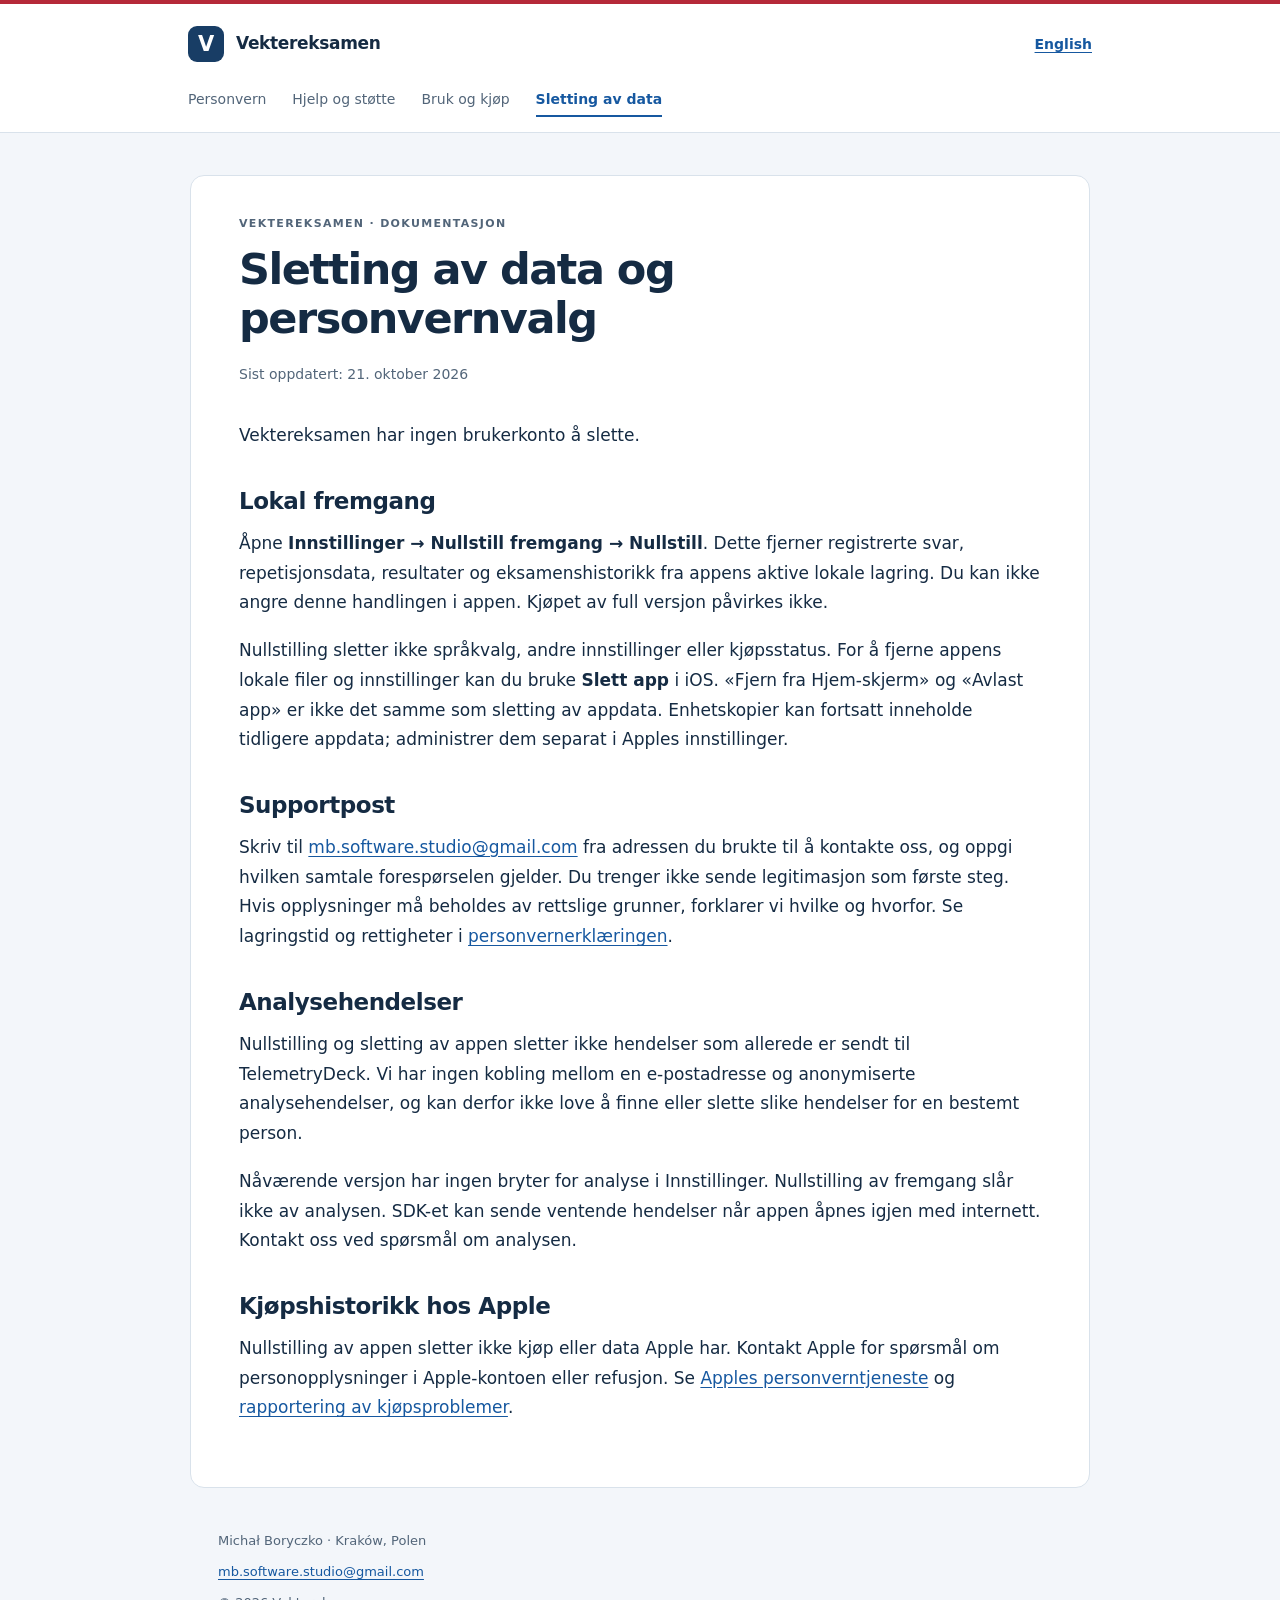
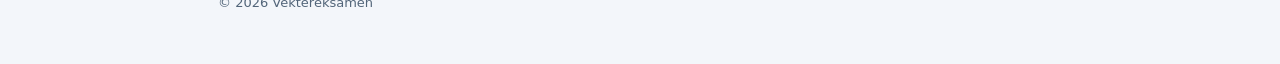
==== data-deletion.html @ 3aa2ae5b "Publish Vektereksamen privacy and support pages in Norwegian and English" ====
<!doctype html>
<html lang="nb">
<head>
  <meta charset="utf-8">
  <meta name="viewport" content="width=device-width, initial-scale=1">
  <meta name="description" content="Sletting av data og personvernvalg — Vektereksamen. Michał Boryczko, Kraków. Support: mb.software.studio@gmail.com.">
  <meta name="color-scheme" content="light dark">
  <title>Sletting av data og personvernvalg | Vektereksamen</title>
  <link rel="canonical" href="https://mboryczko.github.io/Vektereksamen/data-deletion.html">
  <link rel="alternate" hreflang="nb" href="https://mboryczko.github.io/Vektereksamen/data-deletion.html">
  <link rel="alternate" hreflang="en" href="https://mboryczko.github.io/Vektereksamen/data-deletion-en.html">
  <link rel="stylesheet" href="styles.css">
</head>
<body>
  <a class="skip-link" href="#content">Hopp til innhold</a>
  <header class="site-header">
    <div class="header-inner">
      <a class="brand" href="index.html"><span class="brand-mark" aria-hidden="true">V</span>Vektereksamen</a>
      <a class="language" href="data-deletion-en.html" lang="en" hreflang="en">English</a>
    </div>
    <nav aria-label="Dokumentasjon"><a href="privacy.html">Personvern</a>
<a href="support.html">Hjelp og støtte</a>
<a href="terms.html">Bruk og kjøp</a>
<a href="data-deletion.html" aria-current="page">Sletting av data</a></nav>
  </header>
  <main id="content" tabindex="-1">
    <p class="eyebrow">Vektereksamen · Dokumentasjon</p>
    <h1>Sletting av data og personvernvalg</h1>
    <p class="updated">Sist oppdatert: 21. oktober 2026</p>
    <article><p>Vektereksamen har ingen brukerkonto å slette.</p>
<h2>Lokal fremgang</h2>
<p>Åpne <strong>Innstillinger → Nullstill fremgang → Nullstill</strong>. Dette fjerner registrerte svar, repetisjonsdata, resultater og eksamenshistorikk fra appens aktive lokale lagring. Du kan ikke angre denne handlingen i appen. Kjøpet av full versjon påvirkes ikke.</p>
<p>Nullstilling sletter ikke språkvalg, andre innstillinger eller kjøpsstatus. For å fjerne appens lokale filer og innstillinger kan du bruke <strong>Slett app</strong> i iOS. «Fjern fra Hjem-skjerm» og «Avlast app» er ikke det samme som sletting av appdata. Enhetskopier kan fortsatt inneholde tidligere appdata; administrer dem separat i Apples innstillinger.</p>
<h2>Supportpost</h2>
<p>Skriv til <a href="mailto:mb.software.studio@gmail.com">mb.software.studio@gmail.com</a> fra adressen du brukte til å kontakte oss, og oppgi hvilken samtale forespørselen gjelder. Du trenger ikke sende legitimasjon som første steg. Hvis opplysninger må beholdes av rettslige grunner, forklarer vi hvilke og hvorfor. Se lagringstid og rettigheter i <a href="privacy.html">personvernerklæringen</a>.</p>
<h2>Analysehendelser</h2>
<p>Nullstilling og sletting av appen sletter ikke hendelser som allerede er sendt til TelemetryDeck. Vi har ingen kobling mellom en e-postadresse og anonymiserte analysehendelser, og kan derfor ikke love å finne eller slette slike hendelser for en bestemt person.</p>
<p>Nåværende versjon har ingen bryter for analyse i Innstillinger. Nullstilling av fremgang slår ikke av analysen. SDK-et kan sende ventende hendelser når appen åpnes igjen med internett. Kontakt oss ved spørsmål om analysen.</p>
<h2>Kjøpshistorikk hos Apple</h2>
<p>Nullstilling av appen sletter ikke kjøp eller data Apple har. Kontakt Apple for spørsmål om personopplysninger i Apple-kontoen eller refusjon. Se <a href="https://privacy.apple.com/">Apples personverntjeneste</a> og <a href="https://reportaproblem.apple.com/">rapportering av kjøpsproblemer</a>.</p>
</article>
  </main>
  <footer>
    <p>Michał Boryczko · Kraków, Polen</p>
    <a href="mailto:mb.software.studio@gmail.com">mb.software.studio@gmail.com</a>
    <p>© 2026 Vektereksamen</p>
  </footer>
</body>
</html>
---- styles.css ----
:root {
  color-scheme: light dark;
  --background: #f3f6fa;
  --surface: #fff;
  --ink: #152b43;
  --muted: #526579;
  --line: #d9e2eb;
  --link: #1658a0;
  --accent: #b52939;
}
* { box-sizing: border-box; }
body { margin: 0; background: var(--background); color: var(--ink); font: 17px/1.75 system-ui, -apple-system, BlinkMacSystemFont, "Segoe UI", sans-serif; }
a { color: var(--link); text-underline-offset: .2em; overflow-wrap: anywhere; }
a:hover { text-decoration-thickness: 2px; }
a:focus-visible { outline: 3px solid var(--accent); outline-offset: 5px; border-radius: 2px; }
.skip-link { position: absolute; top: -100px; left: 16px; z-index: 10; padding: 12px; background: var(--surface); }
.skip-link:focus { top: 10px; }
.site-header { background: var(--surface); border-top: 4px solid var(--accent); border-bottom: 1px solid var(--line); }
.header-inner, nav { max-width: 960px; margin: 0 auto; padding: 22px 28px; }
.header-inner { display: flex; justify-content: space-between; align-items: center; gap: 20px; }
.brand { display: inline-flex; align-items: center; gap: 12px; font-weight: 750; text-decoration: none; color: var(--ink); letter-spacing: -.02em; }
.brand-mark { width: 36px; height: 36px; display: inline-grid; place-content: center; color: #fff; background: #183d65; border-radius: 9px; font-size: 21px; }
.language { font-size: 14px; font-weight: 600; }
nav { display: flex; gap: 12px 26px; flex-wrap: wrap; padding-top: 0; padding-bottom: 15px; font-size: 14px; }
nav a { text-decoration: none; color: var(--muted); padding: 3px 0; }
nav a[aria-current="page"] { color: var(--link); font-weight: 700; border-bottom: 2px solid var(--link); }
main { max-width: 900px; margin: 42px auto; padding: 38px 48px 46px; background: var(--surface); border: 1px solid var(--line); border-radius: 14px; }
.eyebrow { margin: 0 0 12px; text-transform: uppercase; letter-spacing: .12em; color: var(--muted); font-size: 11px; font-weight: 700; }
h1 { font-size: clamp(30px, 5vw, 43px); line-height: 1.15; letter-spacing: -.035em; margin: 0 0 18px; }
.updated { color: var(--muted); font-size: 14px; margin: 0 0 35px; }
h2 { margin: 36px 0 12px; font-size: 23px; line-height: 1.3; letter-spacing: -.02em; }
p { margin: 0 0 18px; }
li { margin-bottom: 10px; padding-left: 4px; }
ul, ol { padding-left: 24px; margin: 18px 0 24px; }
code { font-size: .86em; overflow-wrap: anywhere; }
strong { font-weight: 650; }
footer { max-width: 900px; margin: 32px auto 50px; padding: 0 28px; color: var(--muted); font-size: 13px; }
footer p { margin: 8px 0; }
.document-grid { display: grid; grid-template-columns: 1fr 1fr; gap: 16px; margin: 30px 0; }
.document-card { display: grid; gap: 10px; border: 1px solid var(--line); padding: 23px; border-radius: 8px; text-decoration: none; }
.document-card:hover { border-color: var(--link); }
.document-card span { font-size: 14px; color: var(--muted); }
@media (max-width: 640px) {
  body { font-size: 16px; }
  .header-inner, nav { padding-left: 20px; padding-right: 20px; }
  main { margin: 20px 12px; padding: 28px 22px; border-radius: 10px; }
  .document-grid { grid-template-columns: 1fr; }
  h2 { font-size: 21px; }
}
@media (prefers-color-scheme: dark) {
  :root { --background: #0d1825; --surface: #132234; --ink: #e4edf7; --muted: #adbed0; --line: #30445b; --link: #91c3ff; --accent: #e97885; }
}
@media print {
  body { background: #fff; color: #000; font-size: 11pt; }
  .site-header, footer, .eyebrow { display: none; }
  main { margin: 0; padding: 0; max-width: none; border: 0; }
  a { color: inherit; }
  h2 { break-after: avoid; }
}
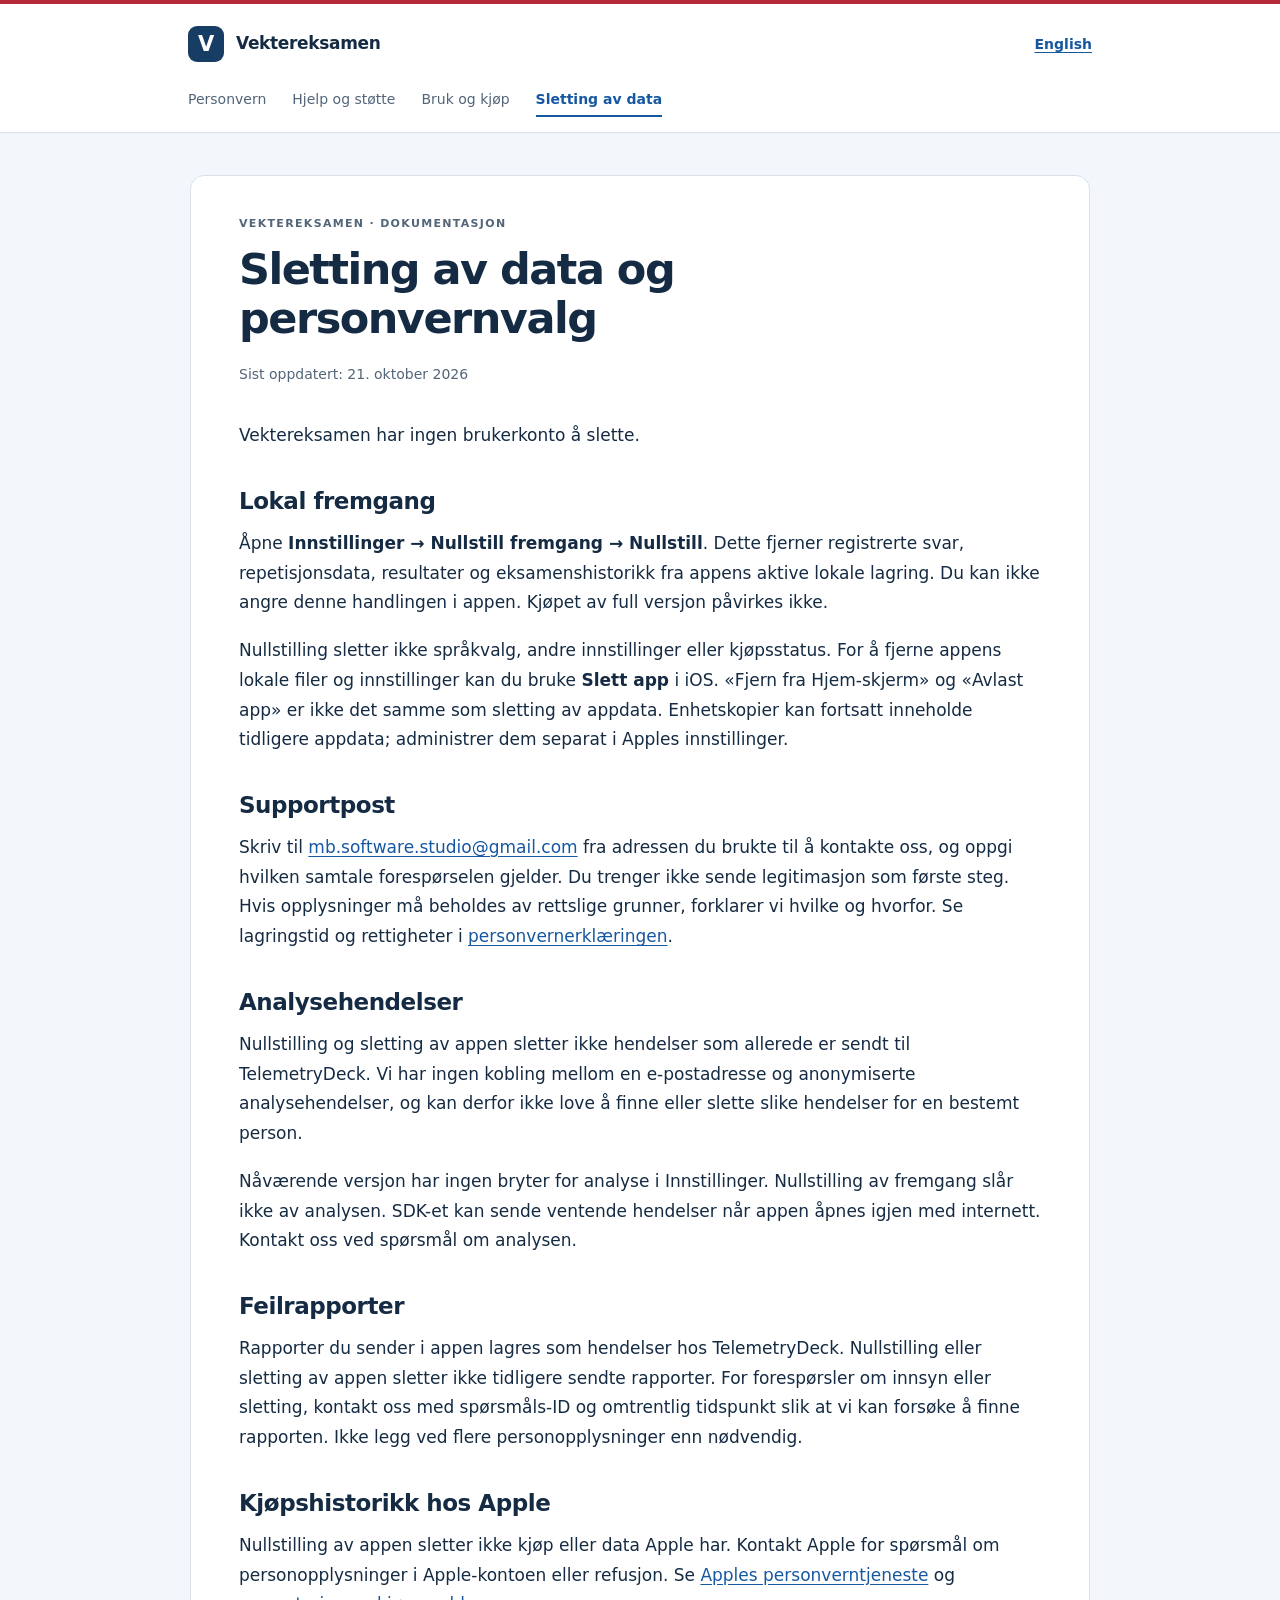
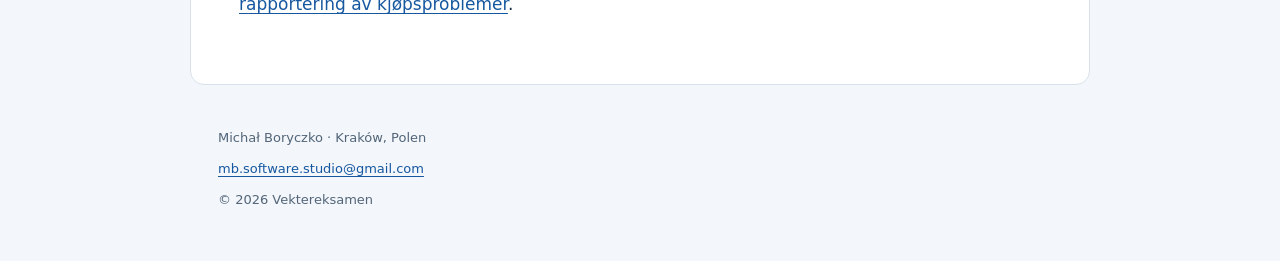
==== commit 1a853fa3: "Explain voluntary in-app question reports in privacy and support documentation" ====
--- a/data-deletion.html
+++ b/data-deletion.html
@@ -36,6 +36,8 @@
 <h2>Analysehendelser</h2>
 <p>Nullstilling og sletting av appen sletter ikke hendelser som allerede er sendt til TelemetryDeck. Vi har ingen kobling mellom en e-postadresse og anonymiserte analysehendelser, og kan derfor ikke love å finne eller slette slike hendelser for en bestemt person.</p>
 <p>Nåværende versjon har ingen bryter for analyse i Innstillinger. Nullstilling av fremgang slår ikke av analysen. SDK-et kan sende ventende hendelser når appen åpnes igjen med internett. Kontakt oss ved spørsmål om analysen.</p>
+<h2>Feilrapporter</h2>
+<p>Rapporter du sender i appen lagres som hendelser hos TelemetryDeck. Nullstilling eller sletting av appen sletter ikke tidligere sendte rapporter. For forespørsler om innsyn eller sletting, kontakt oss med spørsmåls-ID og omtrentlig tidspunkt slik at vi kan forsøke å finne rapporten. Ikke legg ved flere personopplysninger enn nødvendig.</p>
 <h2>Kjøpshistorikk hos Apple</h2>
 <p>Nullstilling av appen sletter ikke kjøp eller data Apple har. Kontakt Apple for spørsmål om personopplysninger i Apple-kontoen eller refusjon. Se <a href="https://privacy.apple.com/">Apples personverntjeneste</a> og <a href="https://reportaproblem.apple.com/">rapportering av kjøpsproblemer</a>.</p>
 </article>
